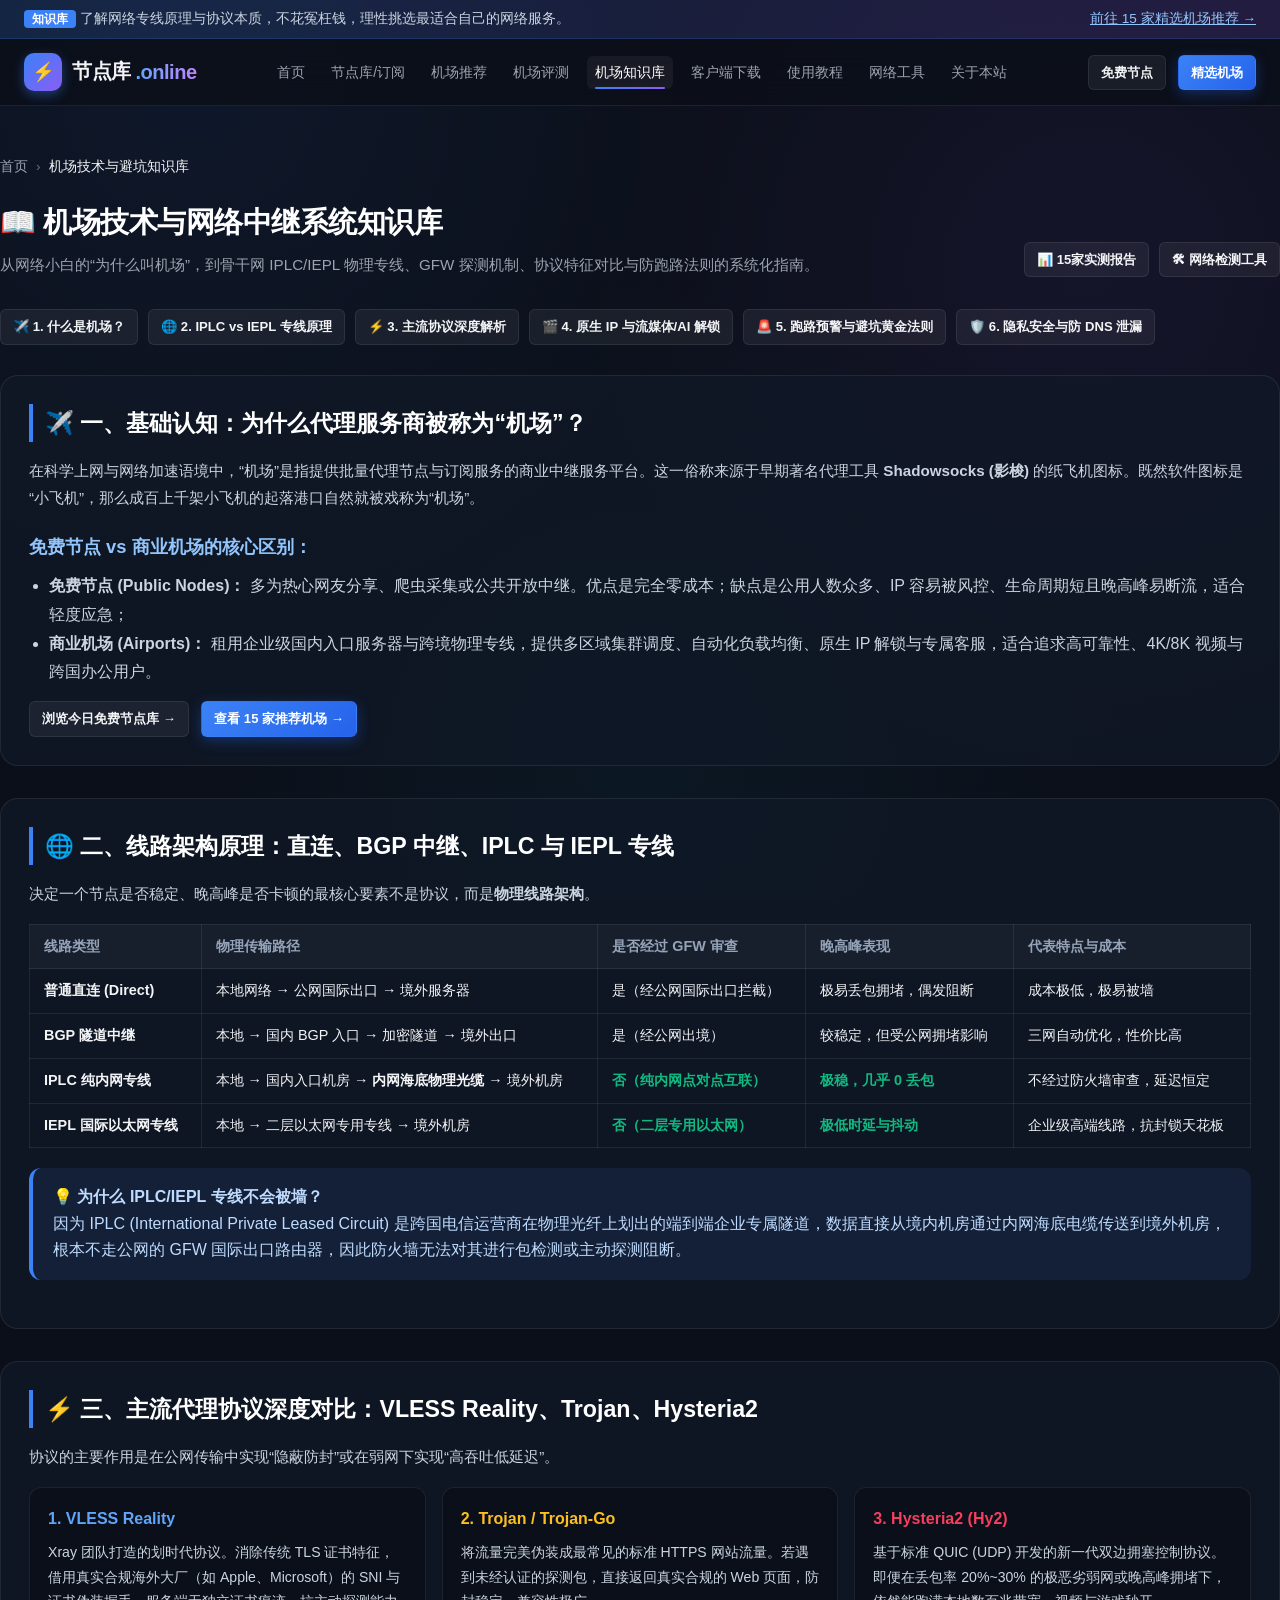
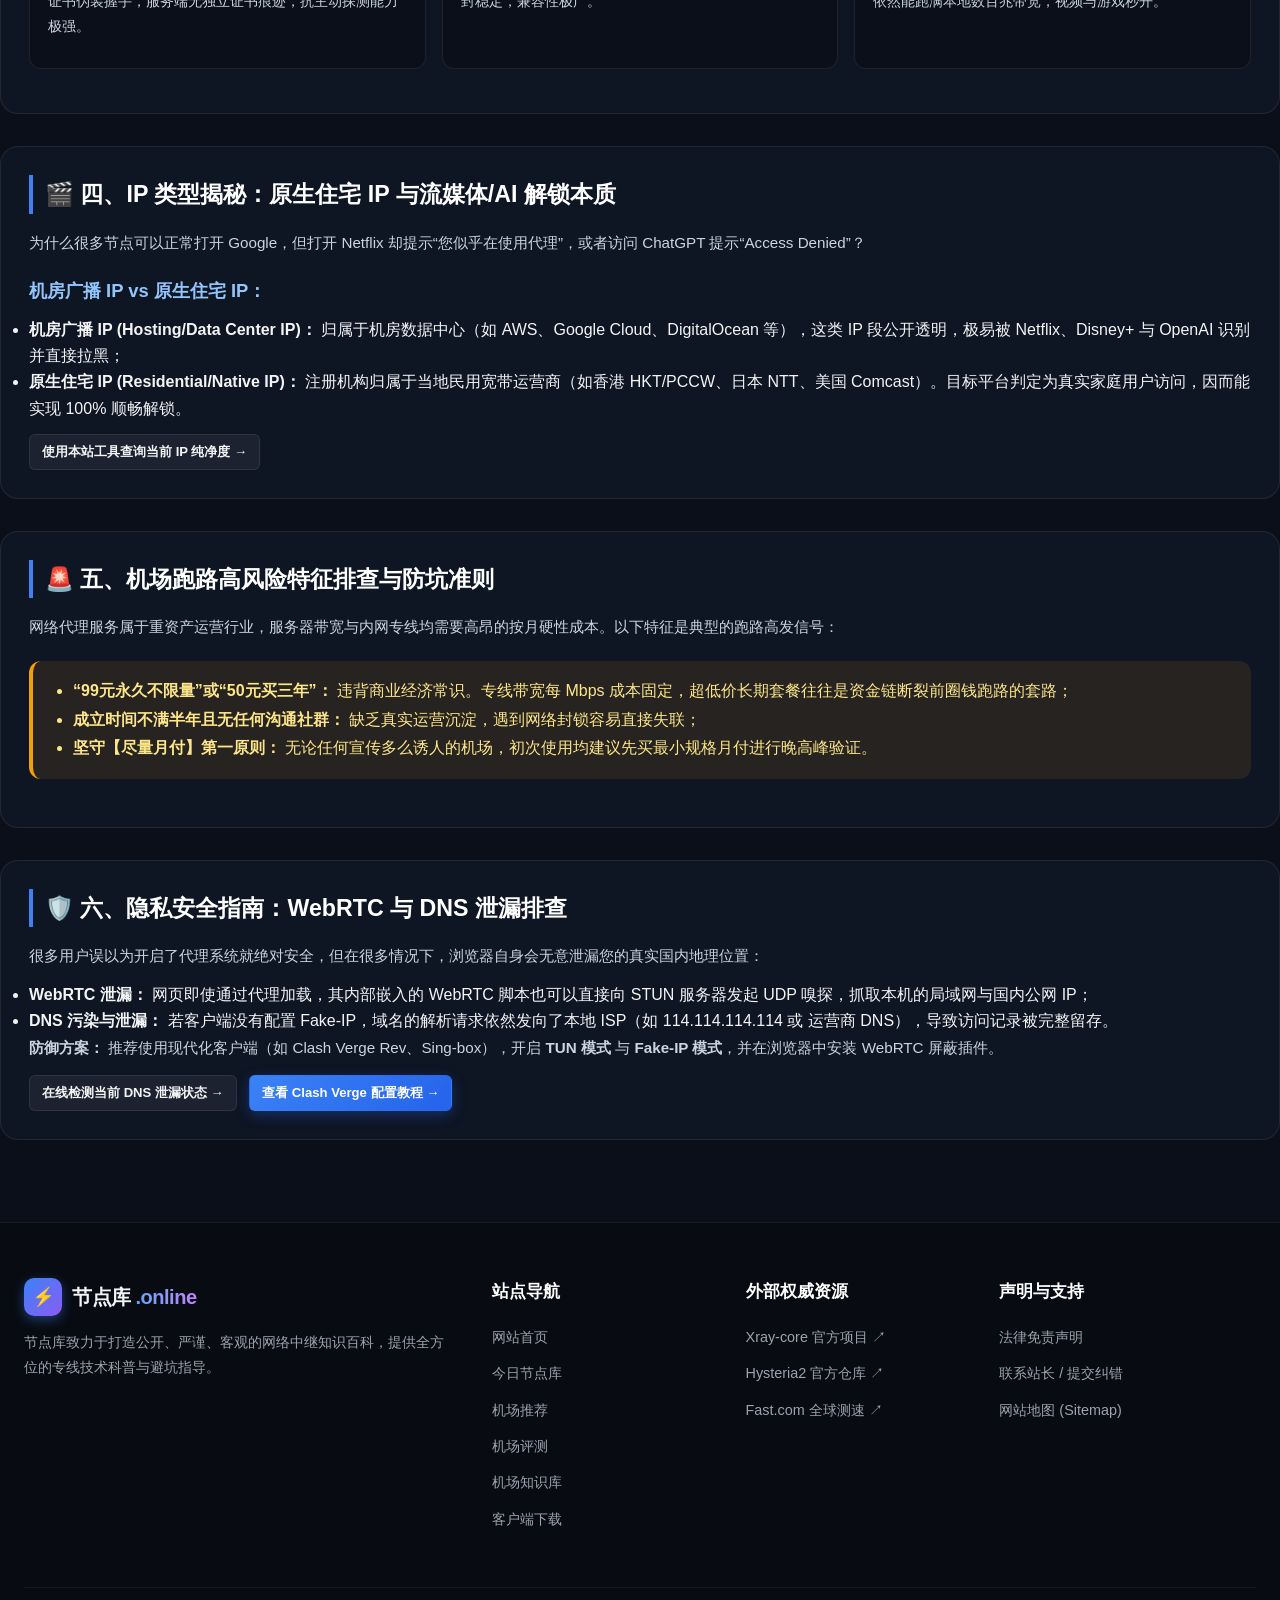
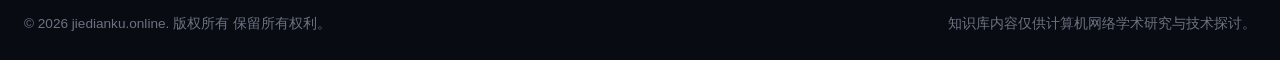
==== knowledge.html @ d4a55929 "feat: complete jiedianku.online website with 15 airport reviews, SEO, GEO and sitemap" ====
<!DOCTYPE html>
<html lang="zh-CN">
<head>
  <meta charset="UTF-8">
  <meta name="viewport" content="width=device-width, initial-scale=1.0">
  <title>机场知识库 - IPLC专线原理/协议科普/流媒体解锁与避坑指南 | 节点库</title>
  <meta name="description" content="节点库 (jiedianku.online) 官方机场知识库。深度系统科普什么是机场、IPLC与IEPL专线底层原理、VLESS Reality/Trojan/Hysteria2协议区别、原生IP流媒体解锁机制与防跑路避坑百科。">
  <meta name="keywords" content="机场知识库, IPLC专线原理, IEPL专线区别, 翻墙协议科普, VLESS原理, 原生IP解锁, 机场避坑, 节点库, jiedianku.online">
  <meta name="author" content="节点库 (jiedianku.online)" />
  <meta name="robots" content="index, follow, max-image-preview:large, max-snippet:-1, max-video-preview:-1" />

  <!-- Canonical & Sitemap 规范网址 -->
  <link rel="canonical" href="https://jiedianku.online/knowledge.html" />
  <link rel="alternate" hreflang="zh-CN" href="https://jiedianku.online/knowledge.html" />
  <link rel="alternate" hreflang="x-default" href="https://jiedianku.online/knowledge.html" />
  <link rel="sitemap" type="application/xml" title="Sitemap" href="https://jiedianku.online/sitemap.xml" />

  <!-- Traditional GEO Geotargeting 地理定位标签 -->
  <meta name="geo.region" content="HK" />
  <meta name="geo.placename" content="Hong Kong" />
  <meta name="geo.position" content="22.3193;114.1694" />
  <meta name="ICBM" content="22.3193, 114.1694" />
  <meta name="DC.title" content="机场技术与避坑知识库 - 节点库" />
  <meta name="DC.publisher" content="jiedianku.online" />
  <meta name="DC.language" content="zh-CN" />

  <!-- Open Graph 社交分享标签 -->
  <meta property="og:site_name" content="节点库 (jiedianku.online)">
  <meta property="og:type" content="article">
  <meta property="og:url" content="https://jiedianku.online/knowledge.html">
  <meta property="og:title" content="机场知识库 - IPLC专线原理/协议科普/流媒体解锁与避坑百科">
  <meta property="og:description" content="系统化网络加速与代理知识库，解答从小白入门到硬核专线技术的全套疑问。">
  <meta property="og:locale" content="zh_CN">

  <!-- Twitter Card -->
  <meta name="twitter:card" content="summary_large_image">
  <meta name="twitter:title" content="机场知识库 - 节点库">
  <meta name="twitter:description" content="IPLC/IEPL专线原理、VLESS/Trojan协议深度对比与防跑路法则。">
  <meta name="twitter:url" content="https://jiedianku.online/knowledge.html">

  <link rel="stylesheet" href="css/style.css">

  <!-- Generative Engine Optimization (GEO) & Schema.org JSON-LD 结构化数据 -->
  <script type="application/ld+json">
  {
    "@context": "https://schema.org",
    "@graph": [
      {
        "@type": "WebPage",
        "@id": "https://jiedianku.online/knowledge.html#webpage",
        "url": "https://jiedianku.online/knowledge.html",
        "name": "机场知识库 - 节点库",
        "isPartOf": {
          "@type": "WebSite",
          "@id": "https://jiedianku.online/#website",
          "name": "节点库",
          "url": "https://jiedianku.online/"
        },
        "description": "网络中继专线技术、协议安全与防封防跑路知识百科。"
      }
    ]
  }
  </script>
  <style>
    /* 知识库专用样式 */
    .wiki-nav-strip {
      display: flex;
      gap: 10px;
      flex-wrap: wrap;
      margin-bottom: 30px;
    }
    .wiki-card {
      background: var(--bg-card);
      border: 1px solid var(--border-color);
      border-radius: var(--radius-lg);
      padding: 28px;
      margin-bottom: 32px;
      transition: var(--transition);
    }
    .wiki-card:hover {
      border-color: var(--border-hover);
      box-shadow: var(--shadow-sm);
    }
    .wiki-card h2 {
      font-size: 1.45rem;
      color: #fff;
      margin-bottom: 16px;
      display: flex;
      align-items: center;
      gap: 10px;
      border-left: 4px solid var(--primary);
      padding-left: 12px;
    }
    .wiki-card h3 {
      font-size: 1.15rem;
      color: #93c5fd;
      margin: 20px 0 10px 0;
    }
    .wiki-card p {
      color: #cbd5e1;
      font-size: 0.95rem;
      line-height: 1.75;
      margin-bottom: 12px;
    }
    .wiki-table {
      width: 100%;
      border-collapse: collapse;
      margin: 16px 0;
      font-size: 0.9rem;
    }
    .wiki-table th, .wiki-table td {
      padding: 10px 14px;
      border: 1px solid var(--border-color);
      text-align: left;
    }
    .wiki-table th {
      background: rgba(255, 255, 255, 0.04);
      color: #94a3b8;
    }
  </style>
</head>
<body>

  <!-- 顶部公告 -->
  <aside class="announcement-bar">
    <div class="container announcement-content">
      <div>
        <span class="announcement-badge">知识库</span>
        <span>了解网络专线原理与协议本质，不花冤枉钱，理性挑选最适合自己的网络服务。</span>
      </div>
      <div>
        <a href="recommend.html" class="announcement-link">前往 15 家精选机场推荐 &rarr;</a>
      </div>
    </div>
  </aside>

  <!-- 导航头部 Header -->
  <header class="site-header">
    <div class="container nav-wrapper">
      <a href="index.html" class="logo">
        <span class="logo-badge">⚡</span>
        <span>节点库 <span class="domain">.online</span></span>
      </a>

      <ul class="nav-links">
        <li><a href="index.html">首页</a></li>
        <li><a href="nodes.html">节点库/订阅</a></li>
        <li><a href="recommend.html">机场推荐</a></li>
        <li><a href="reviews.html">机场评测</a></li>
        <li><a href="knowledge.html" class="active">机场知识库</a></li>
        <li><a href="clients.html">客户端下载</a></li>
        <li><a href="tutorials.html">使用教程</a></li>
        <li><a href="tools.html">网络工具</a></li>
        <li><a href="about.html">关于本站</a></li>
      </ul>

      <div class="nav-actions">
        <a href="nodes.html" class="btn btn-secondary btn-sm">免费节点</a>
        <a href="recommend.html" class="btn btn-primary btn-sm">精选机场</a>
        <button class="mobile-toggle" aria-label="展开导航菜单">☰</button>
      </div>
    </div>
  </header>

  <main class="container section-py">
    <!-- 面包屑导航 -->
    <nav class="breadcrumb" aria-label="breadcrumb">
      <a href="index.html">首页</a>
      <span>&rsaquo;</span>
      <span style="color: var(--text-main);">机场技术与避坑知识库</span>
    </nav>

    <!-- 标题与介绍 -->
    <div class="section-header">
      <div>
        <h1 class="section-title">📖 机场技术与网络中继系统知识库</h1>
        <p class="section-subtitle">
          从网络小白的“为什么叫机场”，到骨干网 IPLC/IEPL 物理专线、GFW 探测机制、协议特征对比与防跑路法则的系统化指南。
        </p>
      </div>
      <div style="display: flex; gap: 10px;">
        <a href="reviews.html" class="btn btn-secondary btn-sm">📊 15家实测报告</a>
        <a href="tools.html" class="btn btn-secondary btn-sm">🛠 网络检测工具</a>
      </div>
    </div>

    <!-- 知识库章节快捷锚点 -->
    <div class="wiki-nav-strip">
      <a href="#what-is-airport" class="btn btn-secondary btn-sm">✈️ 1. 什么是机场？</a>
      <a href="#iplc-iepl" class="btn btn-secondary btn-sm">🌐 2. IPLC vs IEPL 专线原理</a>
      <a href="#protocols-diff" class="btn btn-secondary btn-sm">⚡ 3. 主流协议深度解析</a>
      <a href="#native-ip" class="btn btn-secondary btn-sm">🎬 4. 原生 IP 与流媒体/AI 解锁</a>
      <a href="#anti-fraud" class="btn btn-secondary btn-sm">🚨 5. 跑路预警与避坑黄金法则</a>
      <a href="#dns-security" class="btn btn-secondary btn-sm">🛡️ 6. 隐私安全与防 DNS 泄漏</a>
    </div>

    <!-- 知识板块 1: 基础认知 -->
    <article class="wiki-card" id="what-is-airport">
      <h2>✈️ 一、基础认知：为什么代理服务商被称为“机场”？</h2>
      <p>
        在科学上网与网络加速语境中，“机场”是指提供批量代理节点与订阅服务的商业中继服务平台。这一俗称来源于早期著名代理工具 <strong>Shadowsocks (影梭)</strong> 的纸飞机图标。既然软件图标是“小飞机”，那么成百上千架小飞机的起落港口自然就被戏称为“机场”。
      </p>
      <h3>免费节点 vs 商业机场的核心区别：</h3>
      <ul style="margin-left: 20px; line-height: 1.8; color: #cbd5e1;">
        <li><strong>免费节点 (Public Nodes)：</strong> 多为热心网友分享、爬虫采集或公共开放中继。优点是完全零成本；缺点是公用人数众多、IP 容易被风控、生命周期短且晚高峰易断流，适合轻度应急；</li>
        <li><strong>商业机场 (Airports)：</strong> 租用企业级国内入口服务器与跨境物理专线，提供多区域集群调度、自动化负载均衡、原生 IP 解锁与专属客服，适合追求高可靠性、4K/8K 视频与跨国办公用户。</li>
      </ul>
      <div style="margin-top: 14px;">
        <a href="nodes.html" class="btn btn-secondary btn-sm">浏览今日免费节点库 &rarr;</a>
        <a href="recommend.html" class="btn btn-primary btn-sm" style="margin-left: 8px;">查看 15 家推荐机场 &rarr;</a>
      </div>
    </article>

    <!-- 知识板块 2: 专线原理 -->
    <article class="wiki-card" id="iplc-iepl">
      <h2>🌐 二、线路架构原理：直连、BGP 中继、IPLC 与 IEPL 专线</h2>
      <p>
        决定一个节点是否稳定、晚高峰是否卡顿的最核心要素不是协议，而是<strong>物理线路架构</strong>。
      </p>
      <table class="wiki-table">
        <thead>
          <tr>
            <th>线路类型</th>
            <th>物理传输路径</th>
            <th>是否经过 GFW 审查</th>
            <th>晚高峰表现</th>
            <th>代表特点与成本</th>
          </tr>
        </thead>
        <tbody>
          <tr>
            <td><strong>普通直连 (Direct)</strong></td>
            <td>本地网络 &rarr; 公网国际出口 &rarr; 境外服务器</td>
            <td>是（经公网国际出口拦截）</td>
            <td>极易丢包拥堵，偶发阻断</td>
            <td>成本极低，极易被墙</td>
          </tr>
          <tr>
            <td><strong>BGP 隧道中继</strong></td>
            <td>本地 &rarr; 国内 BGP 入口 &rarr; 加密隧道 &rarr; 境外出口</td>
            <td>是（经公网出境）</td>
            <td>较稳定，但受公网拥堵影响</td>
            <td>三网自动优化，性价比高</td>
          </tr>
          <tr>
            <td><strong>IPLC 纯内网专线</strong></td>
            <td>本地 &rarr; 国内入口机房 &rarr; <strong>内网海底物理光缆</strong> &rarr; 境外机房</td>
            <td><strong style="color: var(--accent-emerald);">否（纯内网点对点互联）</strong></td>
            <td><strong style="color: var(--accent-emerald);">极稳，几乎 0 丢包</strong></td>
            <td>不经过防火墙审查，延迟恒定</td>
          </tr>
          <tr>
            <td><strong>IEPL 国际以太网专线</strong></td>
            <td>本地 &rarr; 二层以太网专用专线 &rarr; 境外机房</td>
            <td><strong style="color: var(--accent-emerald);">否（二层专用以太网）</strong></td>
            <td><strong style="color: var(--accent-emerald);">极低时延与抖动</strong></td>
            <td>企业级高端线路，抗封锁天花板</td>
          </tr>
        </tbody>
      </table>
      <div class="callout callout-info">
        <strong>💡 为什么 IPLC/IEPL 专线不会被墙？</strong><br>
        因为 IPLC (International Private Leased Circuit) 是跨国电信运营商在物理光纤上划出的端到端企业专属隧道，数据直接从境内机房通过内网海底电缆传送到境外机房，根本不走公网的 GFW 国际出口路由器，因此防火墙无法对其进行包检测或主动探测阻断。
      </div>
    </article>

    <!-- 知识板块 3: 协议横评 -->
    <article class="wiki-card" id="protocols-diff">
      <h2>⚡ 三、主流代理协议深度对比：VLESS Reality、Trojan、Hysteria2</h2>
      <p>
        协议的主要作用是在公网传输中实现“隐蔽防封”或在弱网下实现“高吞吐低延迟”。
      </p>
      <div style="display: grid; grid-template-columns: repeat(auto-fit, minmax(280px, 1fr)); gap: 16px; margin: 16px 0;">
        <div style="background: rgba(0,0,0,0.25); border-radius: var(--radius-md); padding: 18px; border: 1px solid var(--border-color);">
          <h4 style="color: #60a5fa; margin-bottom: 8px;">1. VLESS Reality</h4>
          <p style="font-size: 0.88rem; color: #cbd5e1;">
            Xray 团队打造的划时代协议。消除传统 TLS 证书特征，借用真实合规海外大厂（如 Apple、Microsoft）的 SNI 与证书伪装握手，服务端无独立证书痕迹，抗主动探测能力极强。
          </p>
        </div>
        <div style="background: rgba(0,0,0,0.25); border-radius: var(--radius-md); padding: 18px; border: 1px solid var(--border-color);">
          <h4 style="color: #fbbf24; margin-bottom: 8px;">2. Trojan / Trojan-Go</h4>
          <p style="font-size: 0.88rem; color: #cbd5e1;">
            将流量完美伪装成最常见的标准 HTTPS 网站流量。若遇到未经认证的探测包，直接返回真实合规的 Web 页面，防封稳定，兼容性极广。
          </p>
        </div>
        <div style="background: rgba(0,0,0,0.25); border-radius: var(--radius-md); padding: 18px; border: 1px solid var(--border-color);">
          <h4 style="color: #f43f5e; margin-bottom: 8px;">3. Hysteria2 (Hy2)</h4>
          <p style="font-size: 0.88rem; color: #cbd5e1;">
            基于标准 QUIC (UDP) 开发的新一代双边拥塞控制协议。即便在丢包率 20%~30% 的极恶劣弱网或晚高峰拥堵下，依然能跑满本地数百兆带宽，视频与游戏秒开。
          </p>
        </div>
      </div>
    </article>

    <!-- 知识板块 4: 原生 IP 解锁 -->
    <article class="wiki-card" id="native-ip">
      <h2>🎬 四、IP 类型揭秘：原生住宅 IP 与流媒体/AI 解锁本质</h2>
      <p>
        为什么很多节点可以正常打开 Google，但打开 Netflix 却提示“您似乎在使用代理”，或者访问 ChatGPT 提示“Access Denied”？
      </p>
      <h3>机房广播 IP vs 原生住宅 IP：</h3>
      <ul>
        <li><strong>机房广播 IP (Hosting/Data Center IP)：</strong> 归属于机房数据中心（如 AWS、Google Cloud、DigitalOcean 等），这类 IP 段公开透明，极易被 Netflix、Disney+ 与 OpenAI 识别并直接拉黑；</li>
        <li><strong>原生住宅 IP (Residential/Native IP)：</strong> 注册机构归属于当地民用宽带运营商（如香港 HKT/PCCW、日本 NTT、美国 Comcast）。目标平台判定为真实家庭用户访问，因而能实现 100% 顺畅解锁。</li>
      </ul>
      <div style="margin-top: 12px;">
        <a href="tools.html#ip-check" class="btn btn-secondary btn-sm">使用本站工具查询当前 IP 纯净度 &rarr;</a>
      </div>
    </article>

    <!-- 知识板块 5: 避坑法则 -->
    <article class="wiki-card" id="anti-fraud">
      <h2>🚨 五、机场跑路高风险特征排查与防坑准则</h2>
      <p>
        网络代理服务属于重资产运营行业，服务器带宽与内网专线均需要高昂的按月硬性成本。以下特征是典型的跑路高发信号：
      </p>
      <div class="callout callout-warning">
        <ul style="margin-left: 20px; line-height: 1.8;">
          <li><strong>“99元永久不限量”或“50元买三年”：</strong> 违背商业经济常识。专线带宽每 Mbps 成本固定，超低价长期套餐往往是资金链断裂前圈钱跑路的套路；</li>
          <li><strong>成立时间不满半年且无任何沟通社群：</strong> 缺乏真实运营沉淀，遇到网络封锁容易直接失联；</li>
          <li><strong>坚守【尽量月付】第一原则：</strong> 无论任何宣传多么诱人的机场，初次使用均建议先买最小规格月付进行晚高峰验证。</li>
        </ul>
      </div>
    </article>

    <!-- 知识板块 6: 隐私安全 -->
    <article class="wiki-card" id="dns-security">
      <h2>🛡️ 六、隐私安全指南：WebRTC 与 DNS 泄漏排查</h2>
      <p>
        很多用户误以为开启了代理系统就绝对安全，但在很多情况下，浏览器自身会无意泄漏您的真实国内地理位置：
      </p>
      <ul>
        <li><strong>WebRTC 泄漏：</strong> 网页即使通过代理加载，其内部嵌入的 WebRTC 脚本也可以直接向 STUN 服务器发起 UDP 嗅探，抓取本机的局域网与国内公网 IP；</li>
        <li><strong>DNS 污染与泄漏：</strong> 若客户端没有配置 Fake-IP，域名的解析请求依然发向了本地 ISP（如 114.114.114.114 或 运营商 DNS），导致访问记录被完整留存。</li>
      </ul>
      <p>
        <strong>防御方案：</strong> 推荐使用现代化客户端（如 Clash Verge Rev、Sing-box），开启 <strong>TUN 模式</strong> 与 <strong>Fake-IP 模式</strong>，并在浏览器中安装 WebRTC 屏蔽插件。
      </p>
      <div style="margin-top: 14px;">
        <a href="tools.html#dns-check" class="btn btn-secondary btn-sm">在线检测当前 DNS 泄漏状态 &rarr;</a>
        <a href="tutorial-clash.html" class="btn btn-primary btn-sm" style="margin-left: 8px;">查看 Clash Verge 配置教程 &rarr;</a>
      </div>
    </article>
  </main>

  <!-- 底部页脚 -->
  <footer class="site-footer">
    <div class="container">
      <div class="footer-grid">
        <div class="footer-col">
          <div class="logo" style="margin-bottom: 14px;">
            <span class="logo-badge">⚡</span>
            <span>节点库 <span class="domain">.online</span></span>
          </div>
          <p style="font-size: 0.9rem; color: var(--text-muted); line-height: 1.7; margin-bottom: 16px;">
            节点库致力于打造公开、严谨、客观的网络中继知识百科，提供全方位的专线技术科普与避坑指导。
          </p>
        </div>

        <div class="footer-col">
          <h5>站点导航</h5>
          <ul>
            <li><a href="index.html">网站首页</a></li>
            <li><a href="nodes.html">今日节点库</a></li>
            <li><a href="recommend.html">机场推荐</a></li>
            <li><a href="reviews.html">机场评测</a></li>
            <li><a href="knowledge.html">机场知识库</a></li>
            <li><a href="clients.html">客户端下载</a></li>
          </ul>
        </div>

        <div class="footer-col">
          <h5>外部权威资源</h5>
          <ul>
            <li><a href="https://github.com/XTLS/Xray-core" target="_blank" rel="noopener noreferrer">Xray-core 官方项目 ↗</a></li>
            <li><a href="https://github.com/apernet/hysteria" target="_blank" rel="noopener noreferrer">Hysteria2 官方仓库 ↗</a></li>
            <li><a href="https://fast.com/" target="_blank" rel="noopener noreferrer">Fast.com 全球测速 ↗</a></li>
          </ul>
        </div>

        <div class="footer-col">
          <h5>声明与支持</h5>
          <ul>
            <li><a href="about.html#disclaimer">法律免责声明</a></li>
            <li><a href="about.html#contact">联系站长 / 提交纠错</a></li>
            <li><a href="sitemap.xml">网站地图 (Sitemap)</a></li>
          </ul>
        </div>
      </div>

      <div class="footer-bottom">
        <div>&copy; 2026 jiedianku.online. 版权所有 保留所有权利。</div>
        <div>知识库内容仅供计算机网络学术研究与技术探讨。</div>
      </div>
    </div>
  </footer>

  <script src="js/main.js"></script>
</body>
</html>
---- css/style.css ----
/* ========================================================
   jiedianku.online - 核心设计系统与样式表
   极致现代感、科技暗色调、排版精细、高响应度
   ======================================================== */

:root {
  --bg-primary: #0b0f19;
  --bg-secondary: #111827;
  --bg-card: rgba(17, 24, 39, 0.75);
  --bg-card-hover: rgba(31, 41, 55, 0.85);
  --bg-input: #1e293b;
  
  --text-main: #f3f4f6;
  --text-muted: #9ca3af;
  --text-dim: #6b7280;
  
  --primary: #3b82f6;
  --primary-hover: #2563eb;
  --primary-light: rgba(59, 130, 246, 0.15);
  --accent-purple: #8b5cf6;
  --accent-cyan: #06b6d4;
  --accent-emerald: #10b981;
  --accent-amber: #f59e0b;
  --accent-rose: #f43f5e;
  
  --border-color: rgba(255, 255, 255, 0.08);
  --border-hover: rgba(59, 130, 246, 0.4);
  
  --shadow-sm: 0 2px 8px rgba(0, 0, 0, 0.3);
  --shadow-md: 0 8px 24px rgba(0, 0, 0, 0.4);
  --shadow-glow: 0 0 25px rgba(59, 130, 246, 0.25);
  
  --radius-sm: 6px;
  --radius-md: 12px;
  --radius-lg: 18px;
  --radius-full: 9999px;
  
  --transition: all 0.25s cubic-bezier(0.4, 0, 0.2, 1);
  --font-family: -apple-system, BlinkMacSystemFont, "Segoe UI", Roboto, "Helvetica Neue", Arial, "Noto Sans", sans-serif;
}

* {
  margin: 0;
  padding: 0;
  box-sizing: border-box;
}

html {
  scroll-behavior: smooth;
  font-size: 16px;
}

body {
  font-family: var(--font-family);
  background-color: var(--bg-primary);
  color: var(--text-main);
  line-height: 1.65;
  min-height: 100vh;
  display: flex;
  flex-direction: column;
  overflow-x: hidden;
  background-image: 
    radial-gradient(circle at 15% 10%, rgba(59, 130, 246, 0.08) 0%, transparent 40%),
    radial-gradient(circle at 85% 30%, rgba(139, 92, 246, 0.08) 0%, transparent 40%),
    radial-gradient(circle at 50% 85%, rgba(6, 182, 212, 0.05) 0%, transparent 50%);
  background-attachment: fixed;
}

/* 链接基础样式 */
a {
  color: var(--primary);
  text-decoration: none;
  transition: var(--transition);
}
a:hover {
  color: #60a5fa;
}

/* 容器定义 */
.container {
  width: 100%;
  max-width: 1320px;
  margin: 0 auto;
  padding: 0 24px;
}

/* ========================================================
   头部导航栏 Header & Nav
   ======================================================== */
.site-header {
  position: sticky;
  top: 0;
  z-index: 1000;
  background: rgba(11, 15, 25, 0.82);
  backdrop-filter: blur(16px);
  -webkit-backdrop-filter: blur(16px);
  border-bottom: 1px solid var(--border-color);
  padding: 14px 0;
  transition: var(--transition);
}

.nav-wrapper {
  display: flex;
  align-items: center;
  justify-content: space-between;
  gap: 16px;
}

.logo {
  display: flex;
  align-items: center;
  gap: 10px;
  font-size: 1.25rem;
  font-weight: 700;
  color: var(--text-main);
  text-decoration: none;
  letter-spacing: -0.5px;
  flex-shrink: 0;
  white-space: nowrap;
}

.logo-badge {
  display: inline-flex;
  align-items: center;
  justify-content: center;
  width: 38px;
  height: 38px;
  background: linear-gradient(135deg, var(--primary), var(--accent-purple));
  color: #fff;
  border-radius: 10px;
  font-size: 1.15rem;
  box-shadow: 0 4px 12px rgba(59, 130, 246, 0.4);
}

.logo span.domain {
  background: linear-gradient(90deg, #60a5fa, #c084fc);
  -webkit-background-clip: text;
  -webkit-text-fill-color: transparent;
}

.nav-links {
  display: flex;
  align-items: center;
  gap: clamp(2px, 0.85vw, 10px);
  list-style: none;
  flex-wrap: nowrap;
}

.nav-links li {
  flex-shrink: 0;
}

.nav-links li a {
  color: var(--text-muted);
  font-weight: 500;
  font-size: 0.88rem;
  padding: 5px 8px;
  border-radius: var(--radius-sm);
  display: flex;
  align-items: center;
  gap: 4px;
  position: relative;
  white-space: nowrap;
  word-break: keep-all;
}

.nav-links li a:hover,
.nav-links li a.active {
  color: #fff;
  background: rgba(255, 255, 255, 0.05);
}

.nav-links li a.active::after {
  content: "";
  position: absolute;
  bottom: 0;
  left: 8px;
  right: 8px;
  height: 2px;
  background: linear-gradient(90deg, var(--primary), var(--accent-purple));
  border-radius: 2px;
}

.nav-actions {
  display: flex;
  align-items: center;
  gap: 12px;
  flex-shrink: 0;
}

.btn {
  display: inline-flex;
  align-items: center;
  justify-content: center;
  gap: 8px;
  padding: 9px 18px;
  font-size: 0.9rem;
  font-weight: 600;
  border-radius: var(--radius-md);
  border: 1px solid transparent;
  cursor: pointer;
  transition: var(--transition);
  text-decoration: none;
  white-space: nowrap;
}

.btn-primary {
  background: linear-gradient(135deg, var(--primary), #2563eb);
  color: #ffffff;
  box-shadow: 0 4px 14px rgba(37, 99, 235, 0.35);
}
.btn-primary:hover {
  background: linear-gradient(135deg, #2563eb, #1d4ed8);
  box-shadow: 0 6px 20px rgba(37, 99, 235, 0.5);
  transform: translateY(-1px);
  color: #fff;
}

.btn-secondary {
  background: rgba(255, 255, 255, 0.06);
  color: var(--text-main);
  border: 1px solid var(--border-color);
}
.btn-secondary:hover {
  background: rgba(255, 255, 255, 0.12);
  border-color: rgba(255, 255, 255, 0.2);
  color: #fff;
}

.btn-sm {
  padding: 6px 12px;
  font-size: 0.82rem;
  border-radius: var(--radius-sm);
}

.btn-success {
  background: linear-gradient(135deg, #10b981, #059669);
  color: #fff;
}
.btn-success:hover {
  background: linear-gradient(135deg, #059669, #047857);
  color: #fff;
}

.mobile-toggle {
  display: none;
  background: none;
  border: none;
  color: var(--text-main);
  font-size: 1.5rem;
  cursor: pointer;
}

/* ========================================================
   Notice Bar 顶部广播条
   ======================================================== */
.announcement-bar {
  background: linear-gradient(90deg, rgba(59, 130, 246, 0.15), rgba(139, 92, 246, 0.15));
  border-bottom: 1px solid rgba(59, 130, 246, 0.2);
  padding: 8px 0;
  font-size: 0.85rem;
  color: #cbd5e1;
}
.announcement-content {
  display: flex;
  align-items: center;
  justify-content: space-between;
  gap: 12px;
}
.announcement-badge {
  background: var(--primary);
  color: #fff;
  padding: 2px 8px;
  border-radius: 4px;
  font-size: 0.75rem;
  font-weight: 700;
  text-transform: uppercase;
}
.announcement-link {
  color: #93c5fd;
  text-decoration: underline;
  margin-left: 6px;
}

/* ========================================================
   Hero Section 首页大横幅
   ======================================================== */
.hero-section {
  padding: 65px 0 45px 0;
  text-align: center;
  position: relative;
}

.hero-pill {
  display: inline-flex;
  align-items: center;
  gap: 8px;
  background: rgba(59, 130, 246, 0.12);
  border: 1px solid rgba(59, 130, 246, 0.3);
  padding: 6px 16px;
  border-radius: var(--radius-full);
  font-size: 0.85rem;
  color: #93c5fd;
  margin-bottom: 22px;
}

.hero-pill .dot {
  width: 8px;
  height: 8px;
  background-color: var(--accent-emerald);
  border-radius: 50%;
  box-shadow: 0 0 10px var(--accent-emerald);
  animation: pulse 2s infinite;
}

@keyframes pulse {
  0% { transform: scale(0.95); box-shadow: 0 0 0 0 rgba(16, 185, 129, 0.7); }
  70% { transform: scale(1.1); box-shadow: 0 0 0 8px rgba(16, 185, 129, 0); }
  100% { transform: scale(0.95); box-shadow: 0 0 0 0 rgba(16, 185, 129, 0); }
}

.hero-title {
  font-size: 2.8rem;
  line-height: 1.25;
  font-weight: 800;
  letter-spacing: -1px;
  margin-bottom: 18px;
}

.hero-title .gradient-text {
  background: linear-gradient(135deg, #60a5fa 10%, #a78bfa 50%, #38bdf8 90%);
  -webkit-background-clip: text;
  -webkit-text-fill-color: transparent;
}

.hero-desc {
  max-width: 680px;
  margin: 0 auto 30px auto;
  font-size: 1.1rem;
  color: var(--text-muted);
}

.hero-cta {
  display: flex;
  justify-content: center;
  gap: 16px;
  flex-wrap: wrap;
  margin-bottom: 40px;
}

/* 核心指标统计条 Stats Strip */
.stats-strip {
  display: grid;
  grid-template-columns: repeat(4, 1fr);
  gap: 16px;
  background: var(--bg-card);
  backdrop-filter: blur(12px);
  border: 1px solid var(--border-color);
  border-radius: var(--radius-lg);
  padding: 24px;
  margin-top: 20px;
  box-shadow: var(--shadow-sm);
}

.stat-item {
  text-align: center;
  padding: 8px;
  border-right: 1px solid var(--border-color);
}
.stat-item:last-child {
  border-right: none;
}
.stat-value {
  font-size: 1.8rem;
  font-weight: 800;
  color: #fff;
  margin-bottom: 4px;
  background: linear-gradient(90deg, #60a5fa, #e2e8f0);
  -webkit-background-clip: text;
  -webkit-text-fill-color: transparent;
}
.stat-label {
  font-size: 0.85rem;
  color: var(--text-muted);
}

/* ========================================================
   Section 通用板块布局
   ======================================================== */
.section-py {
  padding: 50px 0;
}

.section-header {
  margin-bottom: 32px;
  display: flex;
  justify-content: space-between;
  align-items: flex-end;
  flex-wrap: wrap;
  gap: 16px;
}

.section-header-centered {
  text-align: center;
  justify-content: center;
  margin-bottom: 36px;
}

.section-title {
  font-size: 1.8rem;
  font-weight: 700;
  color: #fff;
  letter-spacing: -0.5px;
  display: flex;
  align-items: center;
  gap: 10px;
}

.section-subtitle {
  color: var(--text-muted);
  font-size: 0.95rem;
  margin-top: 6px;
}

/* ========================================================
   节点展示卡片与表格 Node Cards & Lists
   ======================================================== */
.nodes-grid {
  display: grid;
  grid-template-columns: repeat(auto-fill, minmax(360px, 1fr));
  gap: 20px;
}

.node-card {
  background: var(--bg-card);
  backdrop-filter: blur(8px);
  border: 1px solid var(--border-color);
  border-radius: var(--radius-md);
  padding: 20px;
  transition: var(--transition);
  position: relative;
  overflow: hidden;
}

.node-card:hover {
  transform: translateY(-3px);
  border-color: var(--border-hover);
  box-shadow: var(--shadow-glow);
}

.node-card::before {
  content: "";
  position: absolute;
  top: 0;
  left: 0;
  width: 100%;
  height: 3px;
  background: linear-gradient(90deg, var(--primary), var(--accent-purple));
  opacity: 0;
  transition: var(--transition);
}

.node-card:hover::before {
  opacity: 1;
}

.node-card-header {
  display: flex;
  justify-content: space-between;
  align-items: flex-start;
  margin-bottom: 14px;
}

.node-region {
  display: flex;
  align-items: center;
  gap: 10px;
}

.region-flag {
  font-size: 1.6rem;
  line-height: 1;
}

.region-info h4 {
  font-size: 1.05rem;
  font-weight: 600;
  color: #fff;
}

.region-info span {
  font-size: 0.8rem;
  color: var(--text-muted);
}

.node-protocol-tag {
  font-size: 0.75rem;
  font-weight: 700;
  padding: 4px 8px;
  border-radius: var(--radius-sm);
  background: rgba(59, 130, 246, 0.15);
  color: #93c5fd;
  border: 1px solid rgba(59, 130, 246, 0.3);
}

.tag-vless { background: rgba(59, 130, 246, 0.15); color: #93c5fd; }
.tag-vmess { background: rgba(139, 92, 246, 0.15); color: #c4b5fd; }
.tag-trojan { background: rgba(245, 158, 11, 0.15); color: #fcd34d; }
.tag-clash { background: rgba(16, 185, 129, 0.15); color: #6ee7b7; }
.tag-singbox { background: rgba(244, 63, 94, 0.15); color: #fda4af; }

.node-specs {
  display: grid;
  grid-template-columns: repeat(3, 1fr);
  gap: 8px;
  background: rgba(0, 0, 0, 0.25);
  border-radius: var(--radius-sm);
  padding: 10px;
  margin-bottom: 16px;
  font-size: 0.8rem;
}

.spec-item {
  text-align: center;
}
.spec-item .label {
  color: var(--text-dim);
  display: block;
  font-size: 0.72rem;
  margin-bottom: 2px;
}
.spec-item .value {
  color: var(--text-main);
  font-weight: 600;
}
.spec-item .value.online { color: var(--accent-emerald); }
.spec-item .value.fast { color: #60a5fa; }

.node-actions {
  display: flex;
  gap: 10px;
}

.node-actions .btn {
  flex: 1;
}

/* 订阅源通用大卡片 Subscription Hero Box */
.sub-box {
  background: linear-gradient(135deg, rgba(30, 41, 59, 0.8), rgba(15, 23, 42, 0.95));
  border: 1px solid rgba(59, 130, 246, 0.3);
  border-radius: var(--radius-lg);
  padding: 32px;
  margin-bottom: 35px;
  position: relative;
  overflow: hidden;
  box-shadow: var(--shadow-md);
}

.sub-box-title {
  font-size: 1.4rem;
  font-weight: 700;
  margin-bottom: 10px;
  color: #fff;
  display: flex;
  align-items: center;
  gap: 8px;
}

.sub-input-group {
  display: flex;
  align-items: center;
  gap: 10px;
  background: #0f172a;
  border: 1px solid var(--border-color);
  border-radius: var(--radius-md);
  padding: 6px 8px 6px 16px;
  margin: 16px 0;
}

.sub-input-group input {
  flex: 1;
  background: transparent;
  border: none;
  color: #93c5fd;
  font-family: monospace;
  font-size: 0.95rem;
  outline: none;
}

/* ========================================================
   客户端与教程卡片 Client & Tutorial Cards
   ======================================================== */
.feature-grid {
  display: grid;
  grid-template-columns: repeat(auto-fill, minmax(280px, 1fr));
  gap: 20px;
}

.feature-card {
  background: var(--bg-card);
  border: 1px solid var(--border-color);
  border-radius: var(--radius-md);
  padding: 24px;
  transition: var(--transition);
  display: flex;
  flex-direction: column;
}

.feature-card:hover {
  transform: translateY(-4px);
  border-color: var(--border-hover);
  box-shadow: var(--shadow-glow);
}

.feature-icon {
  width: 52px;
  height: 52px;
  border-radius: 12px;
  background: var(--primary-light);
  color: var(--primary);
  display: flex;
  align-items: center;
  justify-content: center;
  font-size: 1.6rem;
  margin-bottom: 18px;
}

.feature-title {
  font-size: 1.15rem;
  font-weight: 600;
  color: #fff;
  margin-bottom: 8px;
}

.feature-desc {
  color: var(--text-muted);
  font-size: 0.9rem;
  margin-bottom: 16px;
  flex-grow: 1;
}

.client-meta {
  display: flex;
  justify-content: space-between;
  align-items: center;
  font-size: 0.8rem;
  color: var(--text-dim);
  border-top: 1px solid var(--border-color);
  padding-top: 12px;
  margin-top: auto;
}

/* 教程文章列表卡片 Tutorial Cards */
.article-grid {
  display: grid;
  grid-template-columns: repeat(auto-fill, minmax(360px, 1fr));
  gap: 24px;
}

.article-card {
  background: var(--bg-card);
  border: 1px solid var(--border-color);
  border-radius: var(--radius-md);
  overflow: hidden;
  transition: var(--transition);
  display: flex;
  flex-direction: column;
}

.article-card:hover {
  border-color: var(--border-hover);
  transform: translateY(-3px);
  box-shadow: var(--shadow-sm);
}

.article-body {
  padding: 24px;
  display: flex;
  flex-direction: column;
  flex: 1;
}

.article-meta {
  display: flex;
  align-items: center;
  gap: 12px;
  font-size: 0.8rem;
  color: var(--text-dim);
  margin-bottom: 12px;
}

.article-tag {
  background: rgba(59, 130, 246, 0.12);
  color: #93c5fd;
  padding: 2px 8px;
  border-radius: 4px;
  font-weight: 600;
}

.article-title {
  font-size: 1.2rem;
  font-weight: 700;
  color: #fff;
  margin-bottom: 10px;
  line-height: 1.4;
}

.article-excerpt {
  color: var(--text-muted);
  font-size: 0.92rem;
  margin-bottom: 20px;
  flex: 1;
}

/* ========================================================
   文章内页布局 (如教程详情)
   ======================================================== */
.post-layout {
  display: grid;
  grid-template-columns: 1fr 300px;
  gap: 36px;
  padding: 30px 0 60px 0;
}

.post-content {
  background: var(--bg-card);
  border: 1px solid var(--border-color);
  border-radius: var(--radius-lg);
  padding: 36px;
}

.post-header {
  border-bottom: 1px solid var(--border-color);
  padding-bottom: 24px;
  margin-bottom: 28px;
}

.post-title {
  font-size: 2.2rem;
  font-weight: 800;
  line-height: 1.3;
  margin-bottom: 16px;
  color: #fff;
}

.post-content h2 {
  font-size: 1.5rem;
  font-weight: 700;
  color: #fff;
  margin: 32px 0 16px 0;
  display: flex;
  align-items: center;
  gap: 8px;
  border-left: 4px solid var(--primary);
  padding-left: 12px;
}

.post-content h3 {
  font-size: 1.2rem;
  font-weight: 600;
  color: #e2e8f0;
  margin: 24px 0 12px 0;
}

.post-content p {
  margin-bottom: 16px;
  color: #d1d5db;
  font-size: 1.02rem;
  line-height: 1.75;
}

.post-content ul, .post-content ol {
  margin: 16px 0 20px 24px;
  color: #d1d5db;
}

.post-content li {
  margin-bottom: 8px;
}

.callout {
  padding: 16px 20px;
  border-radius: var(--radius-md);
  margin: 20px 0;
  border-left: 4px solid;
}
.callout-info {
  background: rgba(59, 130, 246, 0.1);
  border-color: var(--primary);
  color: #bfdbfe;
}
.callout-warning {
  background: rgba(245, 158, 11, 0.1);
  border-color: var(--accent-amber);
  color: #fde68a;
}
.callout-success {
  background: rgba(16, 185, 129, 0.1);
  border-color: var(--accent-emerald);
  color: #a7f3d0;
}

/* 代码与配置高亮区域 */
pre.code-block {
  background: #090d16;
  border: 1px solid var(--border-color);
  border-radius: var(--radius-md);
  padding: 18px;
  overflow-x: auto;
  font-family: Consolas, Monaco, "Courier New", monospace;
  font-size: 0.9rem;
  color: #e2e8f0;
  margin: 20px 0;
  position: relative;
}

/* 侧边栏 Widget */
.sidebar-widget {
  background: var(--bg-card);
  border: 1px solid var(--border-color);
  border-radius: var(--radius-md);
  padding: 20px;
  margin-bottom: 24px;
}

.widget-title {
  font-size: 1.1rem;
  font-weight: 700;
  color: #fff;
  margin-bottom: 14px;
  padding-bottom: 10px;
  border-bottom: 1px solid var(--border-color);
}

.widget-links {
  list-style: none;
}
.widget-links li {
  margin-bottom: 10px;
}
.widget-links a {
  color: var(--text-muted);
  display: block;
  font-size: 0.9rem;
}
.widget-links a:hover {
  color: var(--primary);
  padding-left: 4px;
}

/* 面包屑 Breadcrumb */
.breadcrumb {
  display: flex;
  align-items: center;
  gap: 8px;
  font-size: 0.85rem;
  color: var(--text-dim);
  margin-bottom: 20px;
}
.breadcrumb a {
  color: var(--text-muted);
}
.breadcrumb a:hover {
  color: var(--primary);
}

/* ========================================================
   常见问答 FAQ
   ======================================================== */
.faq-list {
  display: flex;
  flex-direction: column;
  gap: 14px;
  max-width: 860px;
  margin: 0 auto;
}

.faq-item {
  background: var(--bg-card);
  border: 1px solid var(--border-color);
  border-radius: var(--radius-md);
  overflow: hidden;
  transition: var(--transition);
}

.faq-question {
  padding: 18px 22px;
  font-weight: 600;
  font-size: 1.05rem;
  cursor: pointer;
  display: flex;
  justify-content: space-between;
  align-items: center;
  user-select: none;
}

.faq-question:hover {
  color: #93c5fd;
}

.faq-answer {
  padding: 0 22px 18px 22px;
  color: var(--text-muted);
  font-size: 0.95rem;
  line-height: 1.6;
}

/* ========================================================
   底部页脚 Footer
   ======================================================== */
.site-footer {
  margin-top: auto;
  background: #080b12;
  border-top: 1px solid var(--border-color);
  padding: 55px 0 25px 0;
  color: var(--text-muted);
}

.footer-grid {
  display: grid;
  grid-template-columns: 2fr 1fr 1fr 1.2fr;
  gap: 40px;
  margin-bottom: 45px;
}

.footer-col h5 {
  color: #fff;
  font-size: 1.05rem;
  font-weight: 600;
  margin-bottom: 18px;
}

.footer-col ul {
  list-style: none;
}
.footer-col ul li {
  margin-bottom: 10px;
}
.footer-col ul li a {
  color: var(--text-muted);
  font-size: 0.9rem;
}
.footer-col ul li a:hover {
  color: #fff;
  padding-left: 2px;
}

.footer-bottom {
  border-top: 1px solid rgba(255, 255, 255, 0.05);
  padding-top: 25px;
  display: flex;
  justify-content: space-between;
  align-items: center;
  flex-wrap: wrap;
  gap: 16px;
  font-size: 0.85rem;
  color: var(--text-dim);
}

.footer-badges {
  display: flex;
  gap: 10px;
  flex-wrap: wrap;
}

.tech-badge {
  background: rgba(255, 255, 255, 0.04);
  border: 1px solid var(--border-color);
  padding: 4px 10px;
  border-radius: 4px;
  font-size: 0.75rem;
  color: var(--text-muted);
}

/* ========================================================
   Toast 通知组件
   ======================================================== */
#toast {
  position: fixed;
  bottom: 25px;
  right: 25px;
  background: #1e293b;
  color: #fff;
  border: 1px solid var(--primary);
  border-radius: var(--radius-md);
  padding: 12px 22px;
  box-shadow: 0 10px 30px rgba(0, 0, 0, 0.6);
  z-index: 9999;
  display: flex;
  align-items: center;
  gap: 10px;
  opacity: 0;
  pointer-events: none;
  transform: translateY(20px);
  transition: all 0.3s ease;
  font-size: 0.95rem;
}
#toast.show {
  opacity: 1;
  pointer-events: auto;
  transform: translateY(0);
}

/* ========================================================
   移动端与响应式适配 Responsive
   ======================================================== */
@media (max-width: 992px) {
  .post-layout {
    grid-template-columns: 1fr;
  }
  .footer-grid {
    grid-template-columns: 1fr 1fr;
  }
  .stats-strip {
    grid-template-columns: repeat(2, 1fr);
  }
  .stat-item:nth-child(2) {
    border-right: none;
  }
}

@media (max-width: 1140px) {
  .mobile-toggle {
    display: block;
  }
  
  .nav-links {
    position: fixed;
    top: 65px;
    left: 0;
    right: 0;
    background: #0f172a;
    border-bottom: 1px solid var(--border-color);
    flex-direction: column;
    padding: 20px;
    gap: 10px;
    display: none;
    box-shadow: var(--shadow-md);
  }
  
  .nav-links.active {
    display: flex;
  }
  
  .hero-title {
    font-size: 2rem;
  }
  
  .stats-strip {
    grid-template-columns: 1fr;
  }
  .stat-item {
    border-right: none;
    border-bottom: 1px solid var(--border-color);
    padding-bottom: 12px;
  }
  .stat-item:last-child {
    border-bottom: none;
  }
  
  .footer-grid {
    grid-template-columns: 1fr;
    gap: 30px;
  }
}

/* ========================================================
   机场推荐与评测模块专用样式 Airport Cards & Review Styles
   ======================================================== */
.airport-card {
  background: var(--bg-card);
  border: 1px solid var(--border-color);
  border-radius: var(--radius-lg);
  padding: 26px;
  transition: var(--transition);
  position: relative;
  display: flex;
  flex-direction: column;
}
.airport-card:hover {
  transform: translateY(-4px);
  border-color: var(--border-hover);
  box-shadow: var(--shadow-glow);
}
.airport-badge-rank {
  position: absolute;
  top: 18px;
  right: 18px;
  background: linear-gradient(135deg, #f59e0b, #d97706);
  color: #fff;
  font-size: 0.78rem;
  font-weight: 700;
  padding: 3px 10px;
  border-radius: var(--radius-full);
  box-shadow: 0 2px 8px rgba(245, 158, 11, 0.4);
}
.airport-header {
  display: flex;
  align-items: center;
  gap: 14px;
  margin-bottom: 16px;
}
.airport-avatar {
  width: 50px;
  height: 50px;
  border-radius: var(--radius-md);
  display: flex;
  align-items: center;
  justify-content: center;
  font-size: 1.5rem;
  background: linear-gradient(135deg, rgba(59, 130, 246, 0.2), rgba(139, 92, 246, 0.2));
  border: 1px solid var(--border-color);
}
.airport-title-group h3 {
  font-size: 1.25rem;
  color: #fff;
  margin-bottom: 2px;
}
.airport-tags {
  display: flex;
  gap: 6px;
  flex-wrap: wrap;
  margin-bottom: 16px;
}
.airport-tag {
  font-size: 0.75rem;
  padding: 2px 8px;
  border-radius: var(--radius-sm);
  background: rgba(255, 255, 255, 0.05);
  color: #94a3b8;
  border: 1px solid var(--border-color);
}
.airport-tag.highlight {
  background: rgba(16, 185, 129, 0.15);
  color: #6ee7b7;
  border-color: rgba(16, 185, 129, 0.3);
}
.airport-pricing {
  margin: 14px 0;
  padding: 12px 16px;
  background: rgba(0, 0, 0, 0.3);
  border-radius: var(--radius-md);
  display: flex;
  justify-content: space-between;
  align-items: center;
}
.price-value {
  font-size: 1.4rem;
  font-weight: 800;
  color: #60a5fa;
}
.price-period {
  font-size: 0.8rem;
  color: var(--text-muted);
}
.coupon-box {
  background: rgba(245, 158, 11, 0.08);
  border: 1px dashed rgba(245, 158, 11, 0.4);
  padding: 8px 12px;
  border-radius: var(--radius-sm);
  display: flex;
  justify-content: space-between;
  align-items: center;
  margin-bottom: 18px;
  font-size: 0.85rem;
  color: #fde68a;
}
.coupon-code {
  font-weight: 700;
  font-family: monospace;
  color: #fbbf24;
}
.review-score-box {
  display: flex;
  align-items: center;
  gap: 12px;
  background: rgba(59, 130, 246, 0.08);
  border-radius: var(--radius-md);
  padding: 14px 18px;
  margin-bottom: 20px;
}
.score-circle {
  width: 56px;
  height: 56px;
  border-radius: 50%;
  background: linear-gradient(135deg, var(--primary), var(--accent-purple));
  display: flex;
  align-items: center;
  justify-content: center;
  font-size: 1.4rem;
  font-weight: 800;
  color: #fff;
  flex-shrink: 0;
}
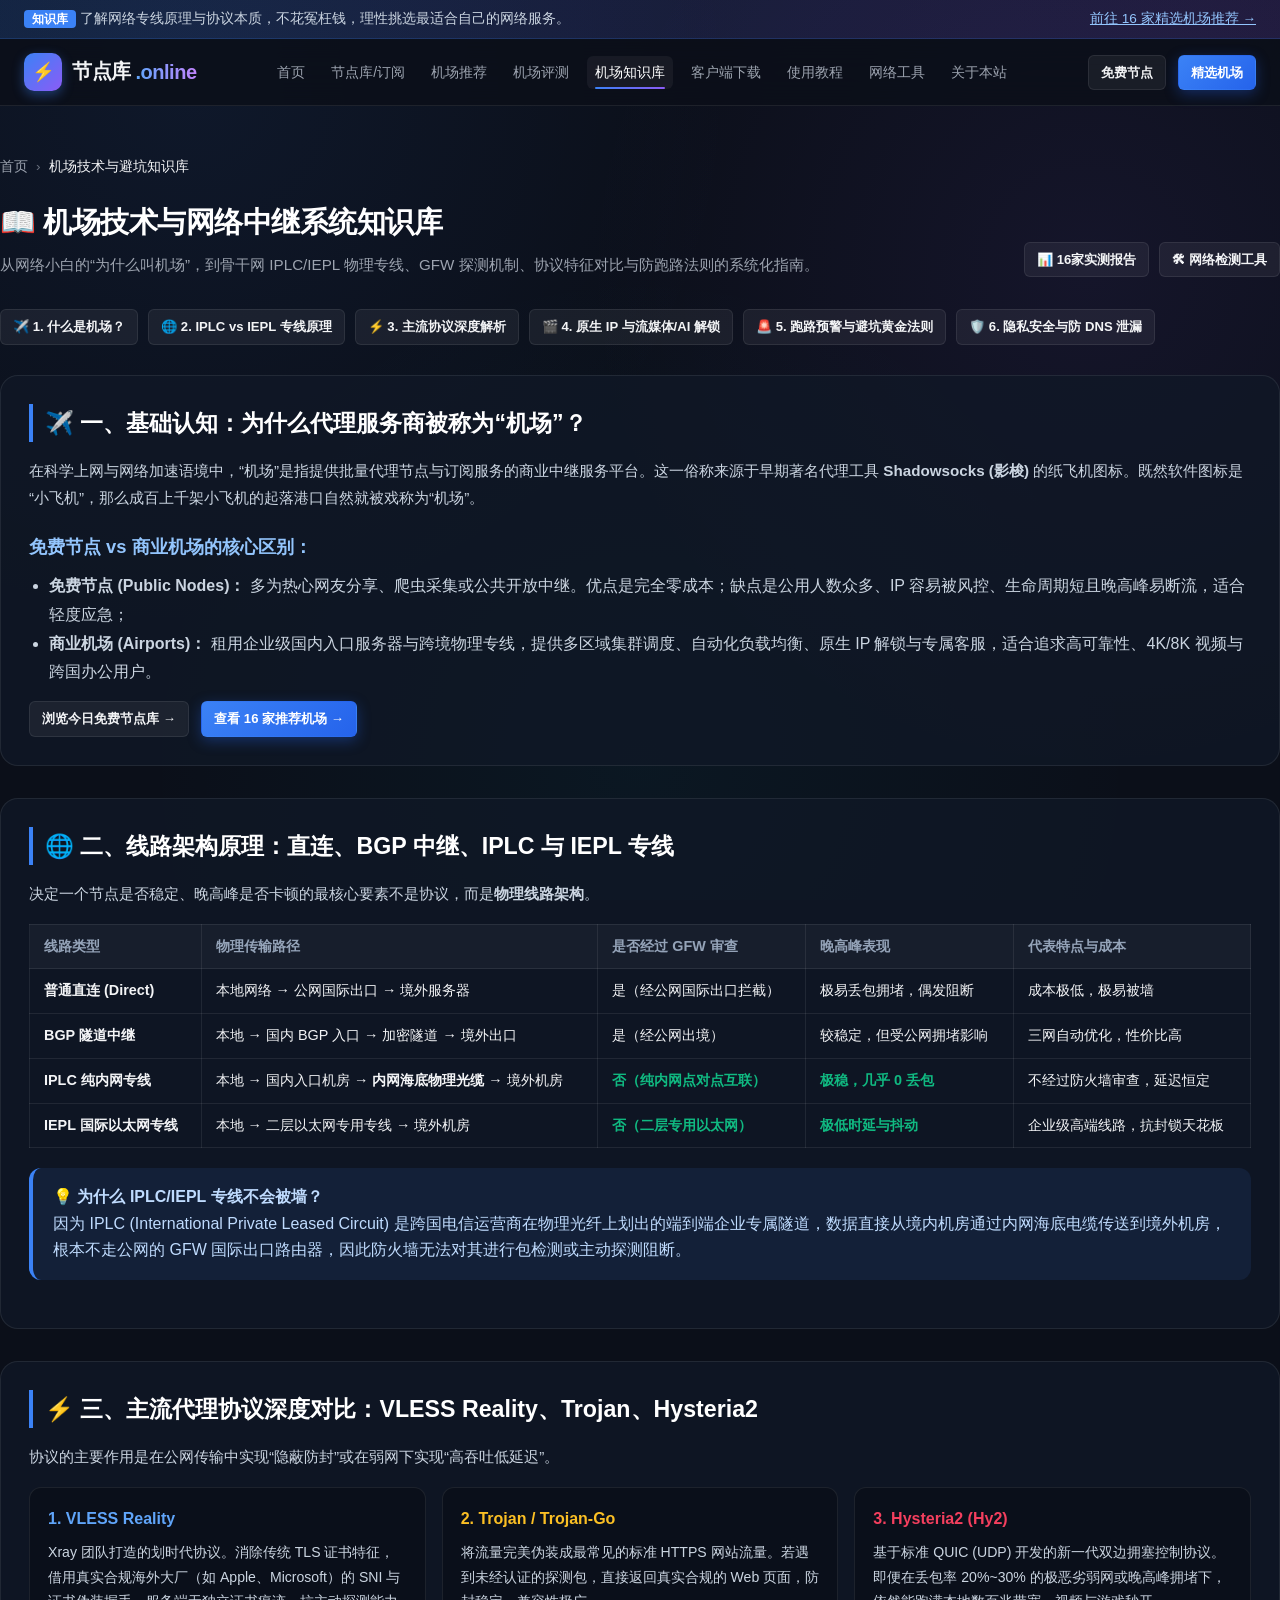
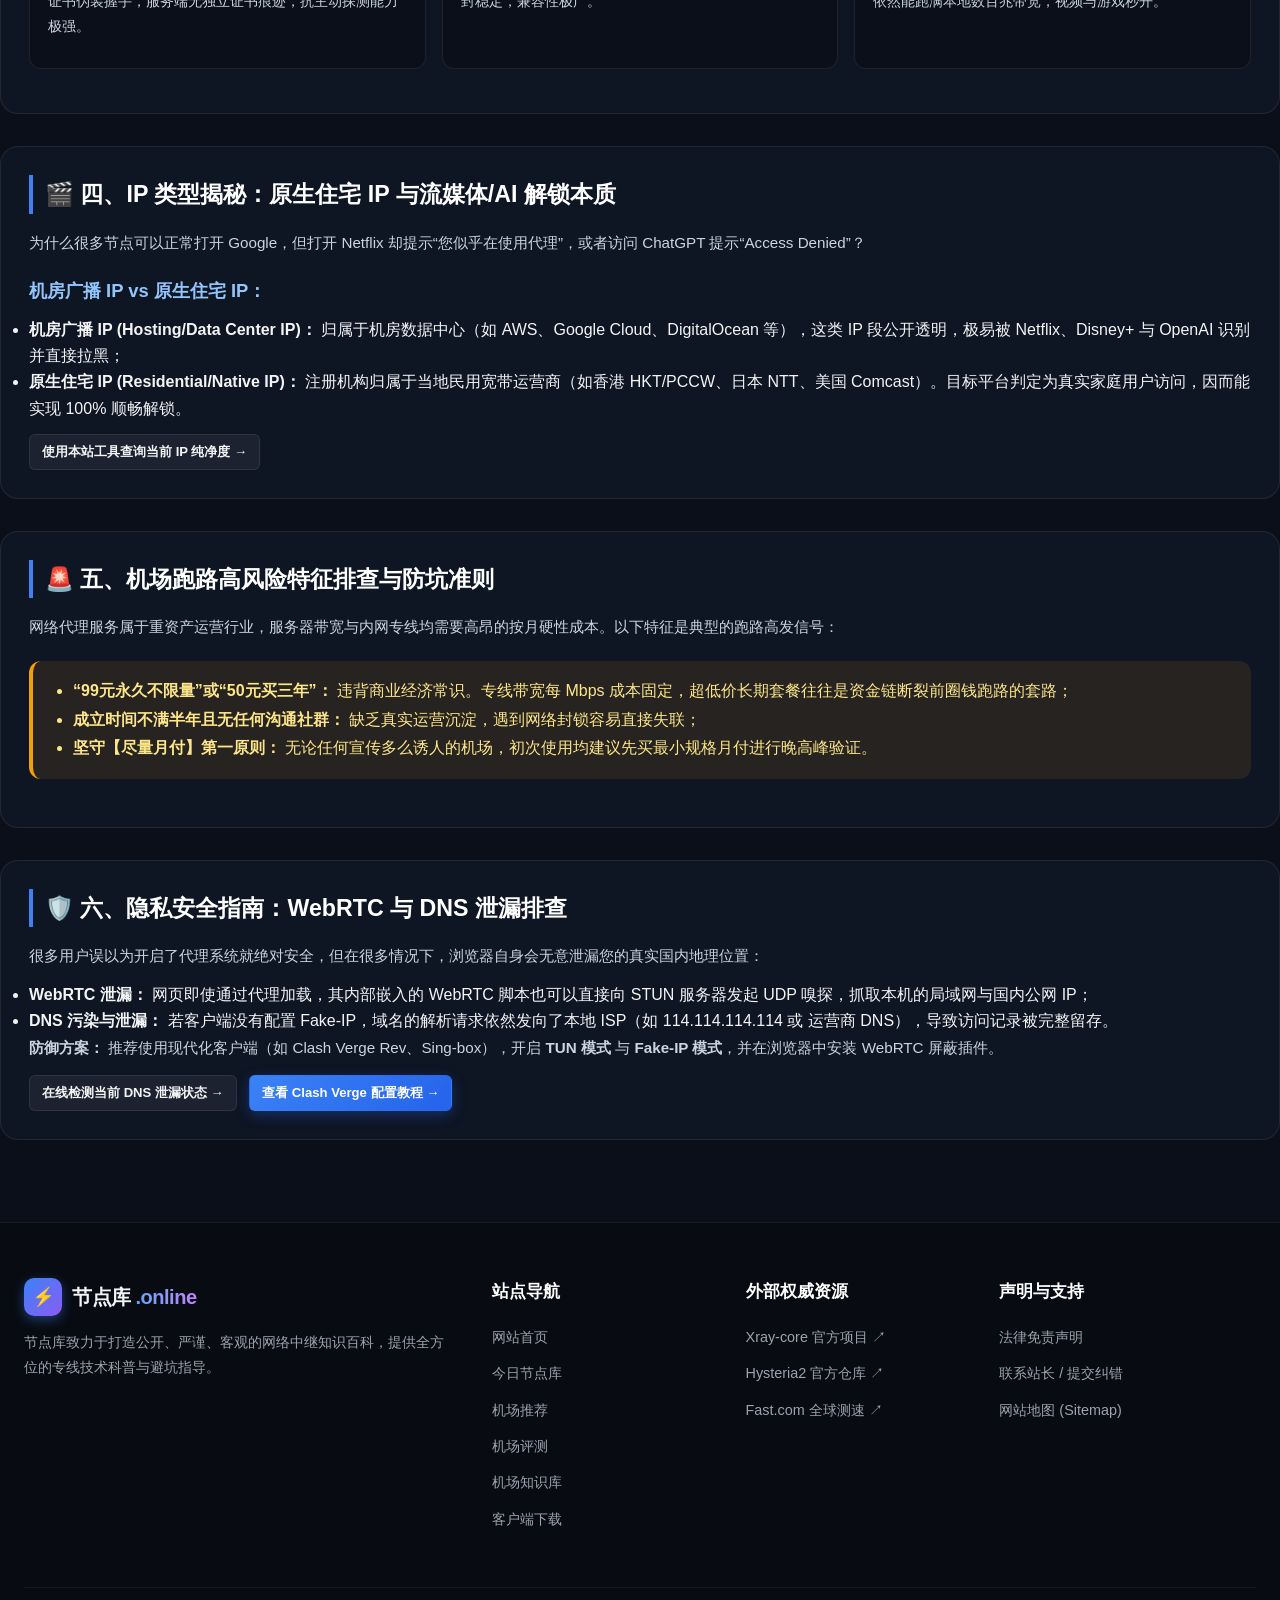
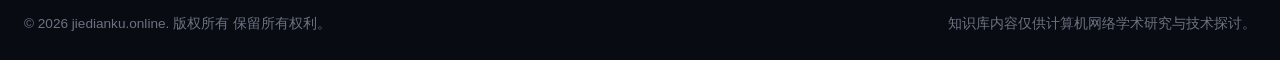
==== commit f295678a: "feat: update airport affiliate links and add ErMao Cloud review" ====
--- a/knowledge.html
+++ b/knowledge.html
@@ -129,7 +129,7 @@
         <span>了解网络专线原理与协议本质，不花冤枉钱，理性挑选最适合自己的网络服务。</span>
       </div>
       <div>
-        <a href="recommend.html" class="announcement-link">前往 15 家精选机场推荐 &rarr;</a>
+        <a href="recommend.html" class="announcement-link">前往 16 家精选机场推荐 &rarr;</a>
       </div>
     </div>
   </aside>
@@ -179,7 +179,7 @@
         </p>
       </div>
       <div style="display: flex; gap: 10px;">
-        <a href="reviews.html" class="btn btn-secondary btn-sm">📊 15家实测报告</a>
+        <a href="reviews.html" class="btn btn-secondary btn-sm">📊 16家实测报告</a>
         <a href="tools.html" class="btn btn-secondary btn-sm">🛠 网络检测工具</a>
       </div>
     </div>
@@ -207,7 +207,7 @@
       </ul>
       <div style="margin-top: 14px;">
         <a href="nodes.html" class="btn btn-secondary btn-sm">浏览今日免费节点库 &rarr;</a>
-        <a href="recommend.html" class="btn btn-primary btn-sm" style="margin-left: 8px;">查看 15 家推荐机场 &rarr;</a>
+        <a href="recommend.html" class="btn btn-primary btn-sm" style="margin-left: 8px;">查看 16 家推荐机场 &rarr;</a>
       </div>
     </article>
 
